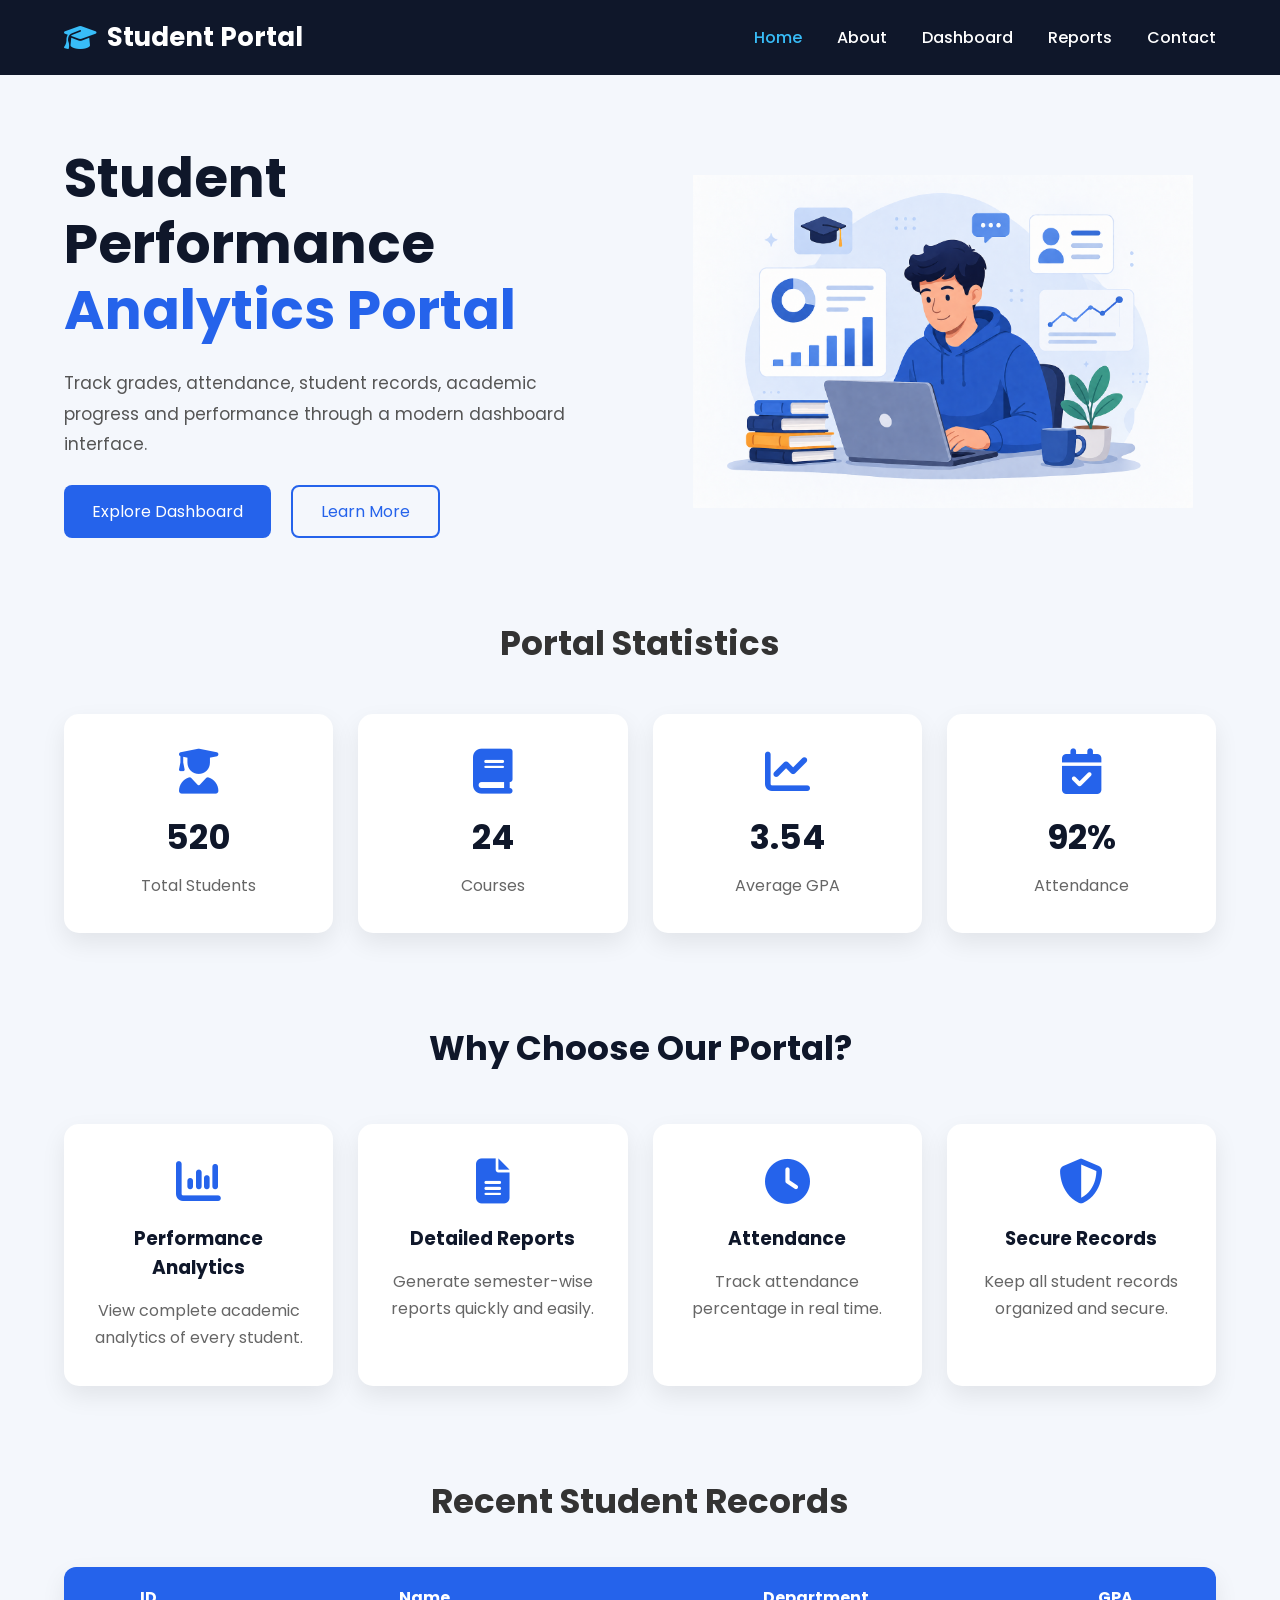
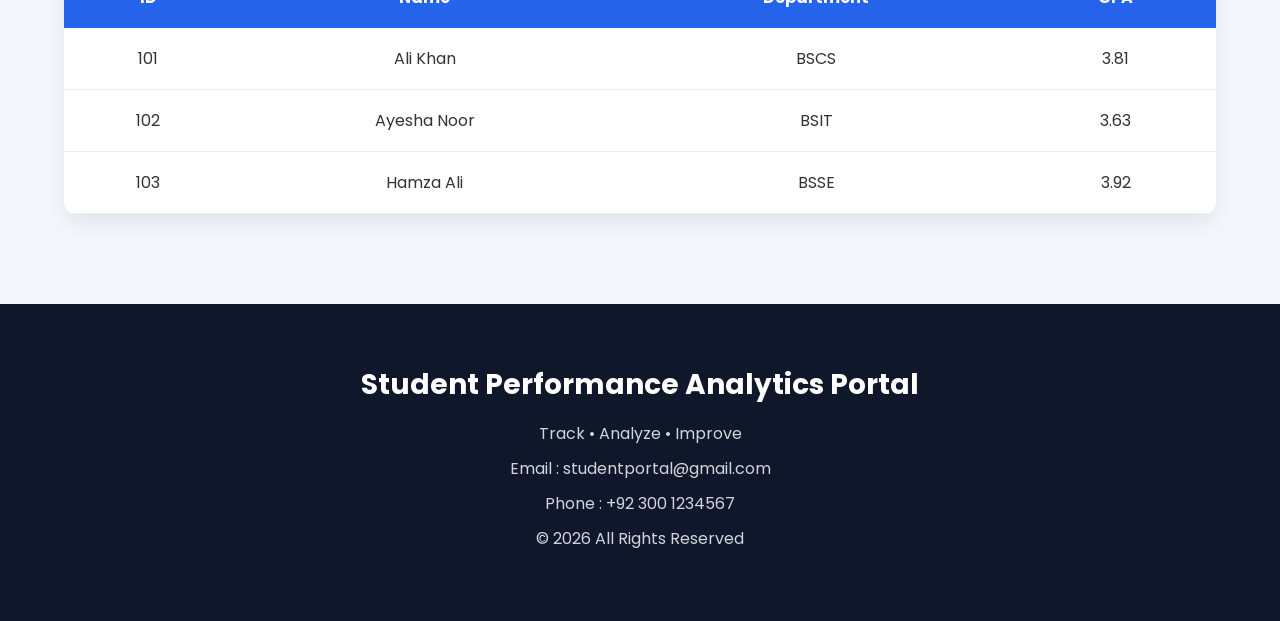
==== index.html @ 1820be6f "Initial Commit" ====
<!DOCTYPE html>
<html lang="en">

<head>
    <meta charset="UTF-8">
    <meta name="viewport" content="width=device-width, initial-scale=1.0">
    <title>Student Performance Analytics Portal</title>

    <!-- Google Font -->
    <link href="https://fonts.googleapis.com/css2?family=Poppins:wght@300;400;500;600;700&display=swap" rel="stylesheet">

    <!-- Font Awesome -->
    <link rel="stylesheet"
        href="https://cdnjs.cloudflare.com/ajax/libs/font-awesome/6.6.0/css/all.min.css">

    <!-- CSS -->
    <link rel="stylesheet" href="css/style.css">
    <link rel="stylesheet" href="css/responsive.css">
</head>

<body>

    <!-- ================= NAVBAR ================= -->

    <header>

        <nav class="navbar">

            <div class="logo">

                <i class="fa-solid fa-graduation-cap"></i>

                <span>Student Portal</span>

            </div>

            <ul class="nav-links">

                <li><a href="index.html" class="active">Home</a></li>

                <li><a href="about.html">About</a></li>

                <li><a href="dashboard.html">Dashboard</a></li>

                <li><a href="report.html">Reports</a></li>

                <li><a href="contact.html">Contact</a></li>

            </ul>

        </nav>

    </header>

    <!-- ================= HERO ================= -->

    <section class="hero">

        <div class="hero-text">

            <h1>

                Student Performance

                <span>Analytics Portal</span>

            </h1>

            <p>

                Track grades, attendance, student records,
                academic progress and performance through
                a modern dashboard interface.

            </p>

            <div class="hero-buttons">

                <a href="dashboard.html" class="btn">

                    Explore Dashboard

                </a>

                <a href="about.html" class="btn-outline">

                    Learn More

                </a>

            </div>

        </div>

        <div class="hero-image">

            <img src="./images/Student.png" alt="Student">

        </div>

    </section>

    <!-- ================= STATS ================= -->

    <section class="stats">

        <h2>Portal Statistics</h2>

        <div class="stats-container">

            <div class="stat-card">

                <i class="fa-solid fa-user-graduate"></i>

                <h3>520</h3>

                <p>Total Students</p>

            </div>

            <div class="stat-card">

                <i class="fa-solid fa-book"></i>

                <h3>24</h3>

                <p>Courses</p>

            </div>

            <div class="stat-card">

                <i class="fa-solid fa-chart-line"></i>

                <h3>3.54</h3>

                <p>Average GPA</p>

            </div>

            <div class="stat-card">

                <i class="fa-solid fa-calendar-check"></i>

                <h3>92%</h3>

                <p>Attendance</p>

            </div>

        </div>

    </section>

    <!-- ================= FEATURES ================= -->

    <section class="features">

        <h2>Why Choose Our Portal?</h2>

        <div class="feature-grid">

            <div class="feature-card">

                <i class="fa-solid fa-chart-column"></i>

                <h3>Performance Analytics</h3>

                <p>

                    View complete academic analytics
                    of every student.

                </p>

            </div>

            <div class="feature-card">

                <i class="fa-solid fa-file-lines"></i>

                <h3>Detailed Reports</h3>

                <p>

                    Generate semester-wise reports
                    quickly and easily.

                </p>

            </div>

            <div class="feature-card">

                <i class="fa-solid fa-clock"></i>

                <h3>Attendance</h3>

                <p>

                    Track attendance percentage
                    in real time.

                </p>

            </div>

            <div class="feature-card">

                <i class="fa-solid fa-shield-halved"></i>

                <h3>Secure Records</h3>

                <p>

                    Keep all student records
                    organized and secure.

                </p>

            </div>

        </div>

    </section>

    <!-- ================= RECENT STUDENTS ================= -->

    <section class="students">

        <h2>Recent Student Records</h2>

        <table>

            <tr>

                <th>ID</th>

                <th>Name</th>

                <th>Department</th>

                <th>GPA</th>

            </tr>

            <tr>

                <td>101</td>

                <td>Ali Khan</td>

                <td>BSCS</td>

                <td>3.81</td>

            </tr>

            <tr>

                <td>102</td>

                <td>Ayesha Noor</td>

                <td>BSIT</td>

                <td>3.63</td>

            </tr>

            <tr>

                <td>103</td>

                <td>Hamza Ali</td>

                <td>BSSE</td>

                <td>3.92</td>

            </tr>

        </table>

    </section>

    <!-- ================= FOOTER ================= -->

    <footer>

        <h3>Student Performance Analytics Portal</h3>

        <p>Track • Analyze • Improve</p>

        <p>Email : studentportal@gmail.com</p>

        <p>Phone : +92 300 1234567</p>

        <p>© 2026 All Rights Reserved</p>

    </footer>

    <script src="js/script.js"></script>

</body>

</html>
---- css/style.css ----
/* ===========================
   GOOGLE FONT & RESET
=========================== */

*{
    margin:0;
    padding:0;
    box-sizing:border-box;
    font-family:'Poppins',sans-serif;
}

html{
    scroll-behavior:smooth;
}

body{
    background:#f4f7fc;
    color:#333;
}

a{
    text-decoration:none;
}

ul{
    list-style:none;
}

img{
    width:100%;
    display:block;
}


/* ===========================
        NAVBAR
=========================== */

header{
    width:100%;
    background:#0f172a;
    position:sticky;
    top:0;
    z-index:1000;
}

.navbar{

    width:90%;
    margin:auto;

    display:flex;
    justify-content:space-between;
    align-items:center;

    padding:18px 0;

}

.logo{

    display:flex;
    align-items:center;
    gap:10px;

    color:#fff;
    font-size:26px;
    font-weight:700;

}

.logo i{

    color:#38bdf8;

}

.nav-links{

    display:flex;
    gap:35px;

}

.nav-links a{

    color:white;
    font-size:16px;
    font-weight:500;
    transition:.3s;

}

.nav-links a:hover{

    color:#38bdf8;

}

.active{

    color:#38bdf8 !important;

}


/* ===========================
        HERO
=========================== */

.hero{

    width:90%;
    margin:70px auto;

    display:grid;
    grid-template-columns:1fr 1fr;
    align-items:center;
    gap:60px;

}

.hero-text h1{

    font-size:55px;
    color:#0f172a;
    line-height:1.2;

}

.hero-text span{

    color:#2563eb;

}

.hero-text p{

    margin:25px 0;

    font-size:17px;

    line-height:1.8;

    color:#555;

}

.hero-buttons{

    display:flex;
    gap:20px;

}

.btn{

    background:#2563eb;
    color:white;

    padding:14px 28px;

    border-radius:8px;

    transition:.3s;

}

.btn:hover{

    background:#1d4ed8;

}

.btn-outline{

    border:2px solid #2563eb;

    color:#2563eb;

    padding:12px 28px;

    border-radius:8px;

    transition:.3s;

}

.btn-outline:hover{

    background:#2563eb;
    color:white;

}

.hero-image img{

    max-width:500px;
    margin:auto;

}


/* ===========================
      STATISTICS
=========================== */

.stats{

    width:90%;
    margin:80px auto;

}

.stats h2{

    text-align:center;

    font-size:34px;

    margin-bottom:45px;

}

.stats-container{

    display:grid;

    grid-template-columns:repeat(4,1fr);

    gap:25px;

}

.stat-card{

    background:white;

    padding:35px;

    text-align:center;

    border-radius:15px;

    box-shadow:0 10px 25px rgba(0,0,0,.08);

    transition:.3s;

}

.stat-card:hover{

    transform:translateY(-10px);

}

.stat-card i{

    font-size:45px;

    color:#2563eb;

    margin-bottom:18px;

}

.stat-card h3{

    font-size:34px;

    color:#0f172a;

}

.stat-card p{

    margin-top:10px;

    color:#666;

}

/* ===========================
        FEATURES
=========================== */

.features{

    width:90%;
    margin:90px auto;

}

.features h2{

    text-align:center;
    font-size:34px;
    margin-bottom:50px;
    color:#0f172a;

}

.feature-grid{

    display:grid;
    grid-template-columns:repeat(4,1fr);
    gap:25px;

}

.feature-card{

    background:white;
    padding:35px 25px;
    text-align:center;
    border-radius:15px;
    box-shadow:0 10px 25px rgba(0,0,0,.08);
    transition:.3s;

}

.feature-card:hover{

    transform:translateY(-10px);

}

.feature-card i{

    font-size:45px;
    color:#2563eb;
    margin-bottom:20px;

}

.feature-card h3{

    margin-bottom:15px;
    color:#0f172a;

}

.feature-card p{

    color:#666;
    line-height:1.7;

}


/* ===========================
      STUDENT TABLE
=========================== */

.students{

    width:90%;
    margin:90px auto;

}

.students h2{

    text-align:center;
    font-size:34px;
    margin-bottom:40px;

}

table{

    width:100%;
    border-collapse:collapse;
    background:white;
    border-radius:12px;
    overflow:hidden;
    box-shadow:0 10px 25px rgba(0,0,0,.08);

}

table th{

    background:#2563eb;
    color:white;
    padding:18px;

}

table td{

    padding:18px;
    text-align:center;
    border-bottom:1px solid #eee;

}

table tr:hover{

    background:#f8f9ff;

}


/* ===========================
          FOOTER
=========================== */

footer{

    background:#0f172a;
    color:white;
    text-align:center;
    padding:60px 20px;
    margin-top:80px;

}

footer h3{

    font-size:28px;
    margin-bottom:15px;

}

footer p{

    margin:10px 0;
    color:#d1d5db;

}


/* ===========================
      SIMPLE ANIMATION
=========================== */

.hero-text,
.hero-image,
.stat-card,
.feature-card{

    animation:fadeUp .8s ease;

}

@keyframes fadeUp{

    from{

        opacity:0;
        transform:translateY(30px);

    }

    to{

        opacity:1;
        transform:translateY(0);

    }

}
/* ===========================
        DASHBOARD
===========================*/

.dashboard-container{
    display:flex;
    min-height:100vh;
    background:#f4f7fc;
}

/* Sidebar */

.sidebar{
    width:260px;
    background:#0f172a;
    color:#fff;
    padding:30px 20px;
    position:fixed;
    left:0;
    top:0;
    bottom:0;
}

.sidebar-logo{
    text-align:center;
    margin-bottom:40px;
}

.sidebar-logo i{
    font-size:45px;
    color:#38bdf8;
    margin-bottom:10px;
}

.sidebar-logo h2{
    font-size:24px;
}

.sidebar ul{
    padding:0;
}

.sidebar ul li{
    list-style:none;
    padding:16px 18px;
    margin:10px 0;
    border-radius:8px;
    cursor:pointer;
    transition:.3s;
}

.sidebar ul li:hover{
    background:#2563eb;
}

.sidebar ul li.active{
    background:#2563eb;
}

/* Main Content */

.main-content{
    margin-left:260px;
    width:calc(100% - 260px);
    padding:35px;
}

/* Top Bar */

.topbar{
    display:flex;
    justify-content:space-between;
    align-items:center;
    margin-bottom:35px;
}

.profile{
    display:flex;
    align-items:center;
    gap:15px;
}

.profile img{
    width:55px;
    height:55px;
    border-radius:50%;
    object-fit:cover;
}

/* Cards */

.dashboard-cards{
    display:grid;
    grid-template-columns:repeat(4,1fr);
    gap:20px;
    margin-bottom:40px;
}

.dashboard-card{
    background:#fff;
    border-radius:15px;
    padding:30px;
    text-align:center;
    box-shadow:0 8px 20px rgba(0,0,0,.08);
    transition:.3s;
}

.dashboard-card:hover{
    transform:translateY(-8px);
}

.dashboard-card i{
    font-size:40px;
    color:#2563eb;
    margin-bottom:15px;
}

.dashboard-card h2{
    margin-bottom:10px;
    color:#0f172a;
}

/* Performance */

.performance-section{
    display:grid;
    grid-template-columns:2fr 1fr;
    gap:25px;
    margin-top:40px;
}

.progress-card,
.activity-card{
    background:#fff;
    padding:25px;
    border-radius:15px;
    box-shadow:0 8px 20px rgba(0,0,0,.08);
}

.progress{
    width:100%;
    background:#ddd;
    height:22px;
    border-radius:20px;
    overflow:hidden;
    margin-bottom:18px;
}

.progress-bar{
    height:100%;
    color:#fff;
    text-align:center;
    line-height:22px;
    font-size:13px;
    font-weight:600;
}

.programming{
    width:95%;
    background:#2563eb;
}

.database{
    width:90%;
    background:#10b981;
}

.web{
    width:97%;
    background:#f59e0b;
}

.se{
    width:88%;
    background:#ef4444;
}

/* Activities */

.activity-card ul{
    margin-top:20px;
}

.activity-card li{
    list-style:none;
    padding:12px 0;
    border-bottom:1px solid #eee;
}

/* Quick Actions */

.quick-actions{
    margin-top:45px;
}

.action-container{
    display:grid;
    grid-template-columns:repeat(4,1fr);
    gap:20px;
}

.action-card{
    background:#fff;
    padding:25px;
    border-radius:15px;
    text-align:center;
    box-shadow:0 8px 20px rgba(0,0,0,.08);
    transition:.3s;
}

.action-card:hover{
    transform:translateY(-8px);
}

.action-card i{
    font-size:40px;
    color:#2563eb;
    margin-bottom:15px;
}

.action-card h3{
    color:#0f172a;
}
/* CONTACT FORM */

form input,
form textarea{

width:100%;
padding:14px;
border:1px solid #ccc;
border-radius:8px;
font-size:15px;
outline:none;

}

form input:focus,
form textarea:focus{

border-color:#2563eb;

}

label{

font-weight:600;

}
/* ===========================
        ABOUT PAGE
=========================== */

.hero-content{

text-align:center;
max-width:800px;
margin:auto;

}

.hero-content h1{

font-size:50px;
color:#0f172a;
margin-bottom:20px;

}

.hero-content p{

font-size:18px;
line-height:1.8;
color:#666;

}


/* Mission & Vision */

.feature-container{

display:grid;
grid-template-columns:repeat(2,1fr);
gap:30px;
margin-top:40px;

}

.feature-box{

background:white;
padding:35px;
border-radius:15px;
box-shadow:0 10px 25px rgba(0,0,0,.08);
transition:.3s;

}

.feature-box:hover{

transform:translateY(-10px);

}

.feature-box h3{

color:#2563eb;
margin-bottom:15px;

}

.feature-box p{

line-height:1.8;
color:#666;

}


/* Why Choose Us */

.card-container{

display:grid;
grid-template-columns:repeat(4,1fr);
gap:25px;
margin-top:40px;

}

.card{

background:white;
padding:30px;
text-align:center;
border-radius:15px;
box-shadow:0 10px 25px rgba(0,0,0,.08);
transition:.3s;

}

.card:hover{

transform:translateY(-10px);

}

.card h3{

margin-bottom:15px;
color:#2563eb;

}

.card p{

color:#666;
line-height:1.7;

}
/* ==========================
   STUDENT FORM & SEARCH
========================== */

#searchInput{
    width:100%;
    padding:14px 18px;
    border:1px solid #ccc;
    border-radius:10px;
    font-size:16px;
    margin-bottom:20px;
    outline:none;
}

#searchInput:focus{
    border-color:#2563eb;
}

#studentForm{
    display:grid;
    grid-template-columns:repeat(3,1fr);
    gap:15px;
    margin:25px 0;
}

#studentForm input{
    padding:14px;
    border:1px solid #ccc;
    border-radius:8px;
    font-size:15px;
}

#studentForm input:focus{
    border-color:#2563eb;
    outline:none;
}

#studentForm button{
    grid-column:span 3;
}

.delete-btn{
    background:#ef4444;
    color:#fff;
    border:none;
    padding:8px 15px;
    border-radius:6px;
    cursor:pointer;
    transition:.3s;
}

.delete-btn:hover{
    background:#dc2626;
}

@media(max-width:768px){

#studentForm{
grid-template-columns:1fr;
}

#studentForm button{
grid-column:span 1;
}

}
---- css/responsive.css ----
/* =========================
   Large Tablets
========================= */

@media (max-width:1024px){

.hero{

grid-template-columns:1fr;

text-align:center;

}

.hero-image{

order:-1;

}

.hero-image img{

width:350px;

margin:auto;

}

.stats-container{

grid-template-columns:repeat(2,1fr);

}

.feature-grid{

grid-template-columns:repeat(2,1fr);

}

}


/* =========================
      Tablets
========================= */

@media (max-width:768px){

.navbar{

flex-direction:column;

padding:20px 0;

}

.nav-links{

margin-top:20px;

gap:20px;

flex-wrap:wrap;

justify-content:center;

}

.hero-text h1{

font-size:38px;

}

.hero-buttons{

justify-content:center;

flex-wrap:wrap;

}

.stats-container{

grid-template-columns:1fr;

}

.feature-grid{

grid-template-columns:1fr;

}

table{

display:block;

overflow-x:auto;

white-space:nowrap;

}

}


/* =========================
      Mobile
========================= */

@media (max-width:480px){

.logo{

font-size:22px;

}

.hero{

width:95%;

margin:40px auto;

}

.hero-text h1{

font-size:30px;

}

.hero-text p{

font-size:15px;

}

.btn,
.btn-outline{

display:block;

width:100%;

margin-bottom:15px;

text-align:center;

}

.stats h2,
.features h2,
.students h2{

font-size:28px;

}

.stat-card,
.feature-card{

padding:25px;

}

footer{

padding:40px 15px;

}

}

/* ===================================
      DASHBOARD RESPONSIVE
=================================== */

@media (max-width:1200px){

.dashboard-cards{
grid-template-columns:repeat(2,1fr);
}

.action-container{
grid-template-columns:repeat(2,1fr);
}

.performance-section{
grid-template-columns:1fr;
}

}


@media (max-width:992px){

.sidebar{

position:relative;
width:100%;
height:auto;

}

.main-content{

margin-left:0;
width:100%;

}

.dashboard-container{

flex-direction:column;

}

}


@media (max-width:768px){

.topbar{

flex-direction:column;
align-items:flex-start;
gap:20px;

}

.dashboard-cards{

grid-template-columns:1fr;

}

.action-container{

grid-template-columns:1fr;

}

table{

display:block;
overflow-x:auto;
white-space:nowrap;

}

}


@media (max-width:480px){

.main-content{

padding:20px;

}

.sidebar-logo h2{

font-size:20px;

}

.dashboard-card{

padding:20px;

}

.action-card{

padding:20px;

}

.progress{

height:18px;

}

.progress-bar{

line-height:18px;

font-size:11px;

}

}
/* ABOUT PAGE */

@media(max-width:768px){

.feature-container{

grid-template-columns:1fr;

}

.card-container{

grid-template-columns:1fr;

}

.hero-content h1{

font-size:36px;

}

}
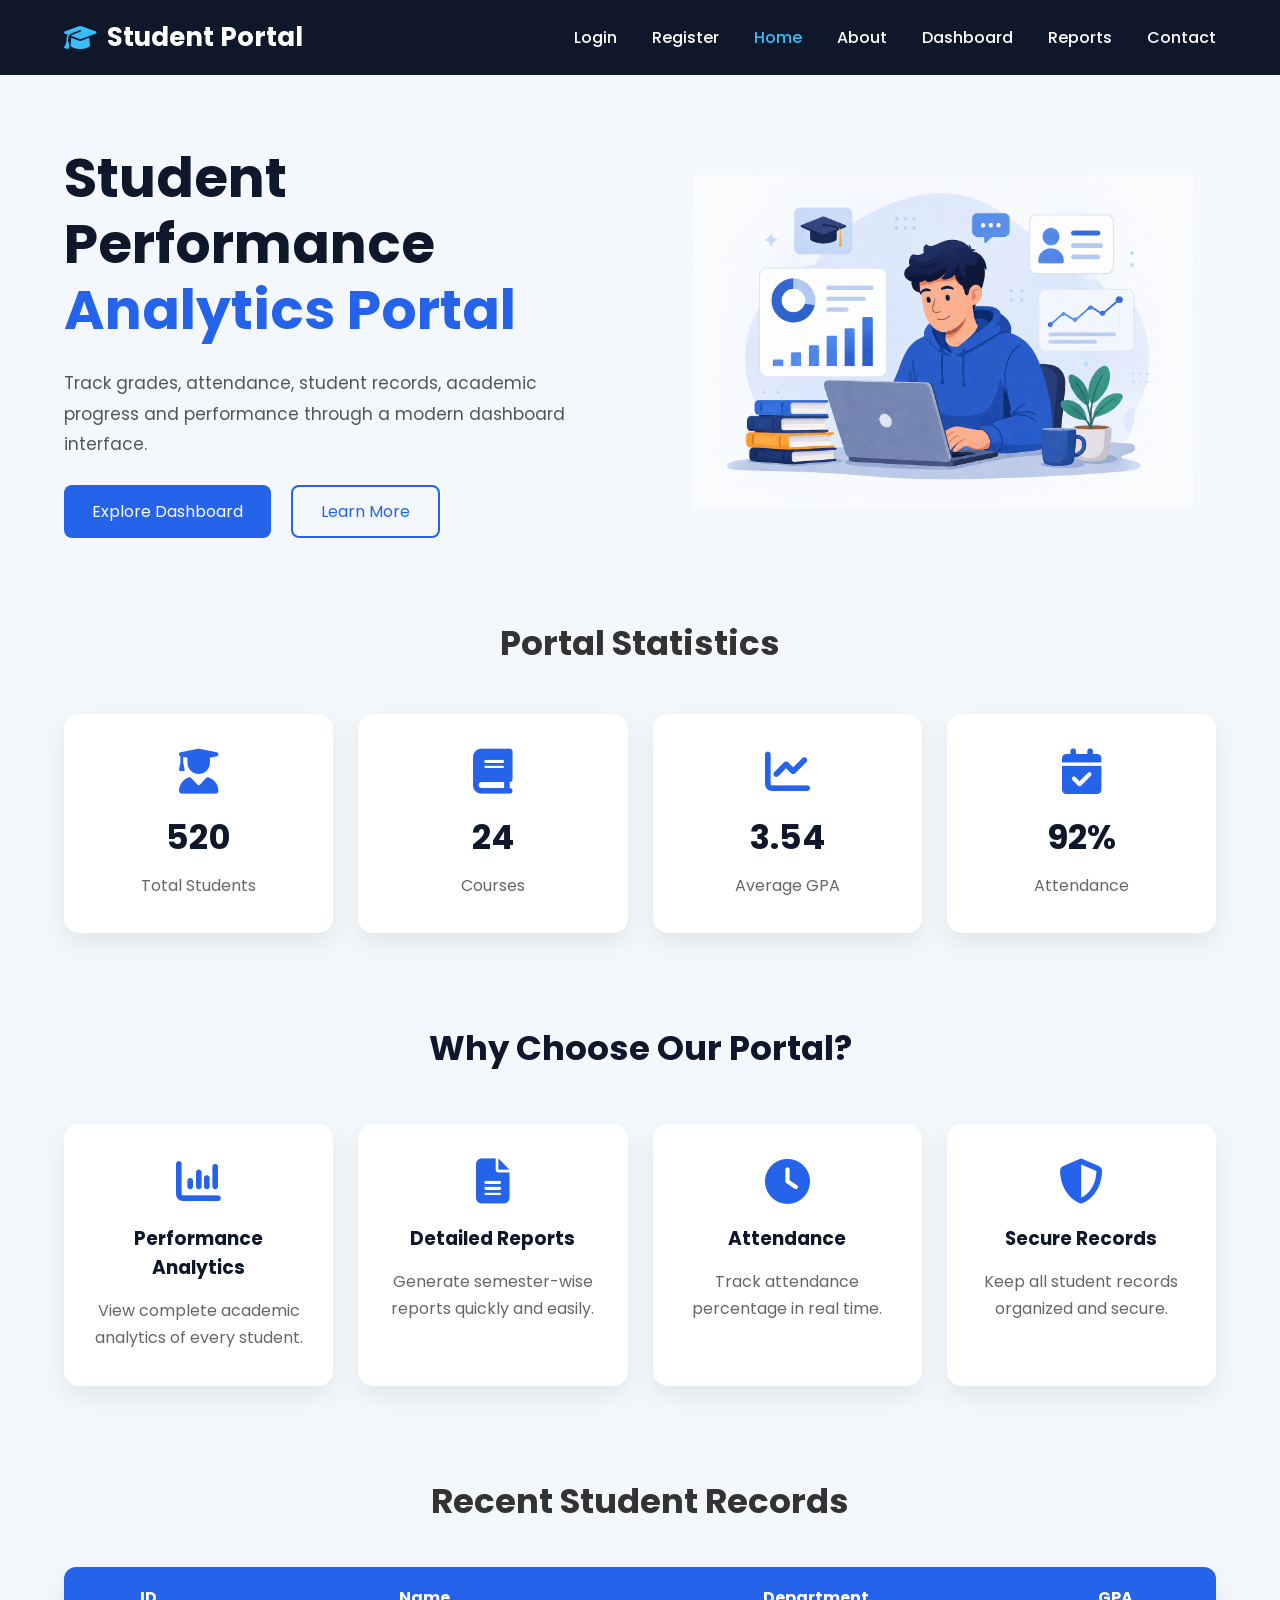
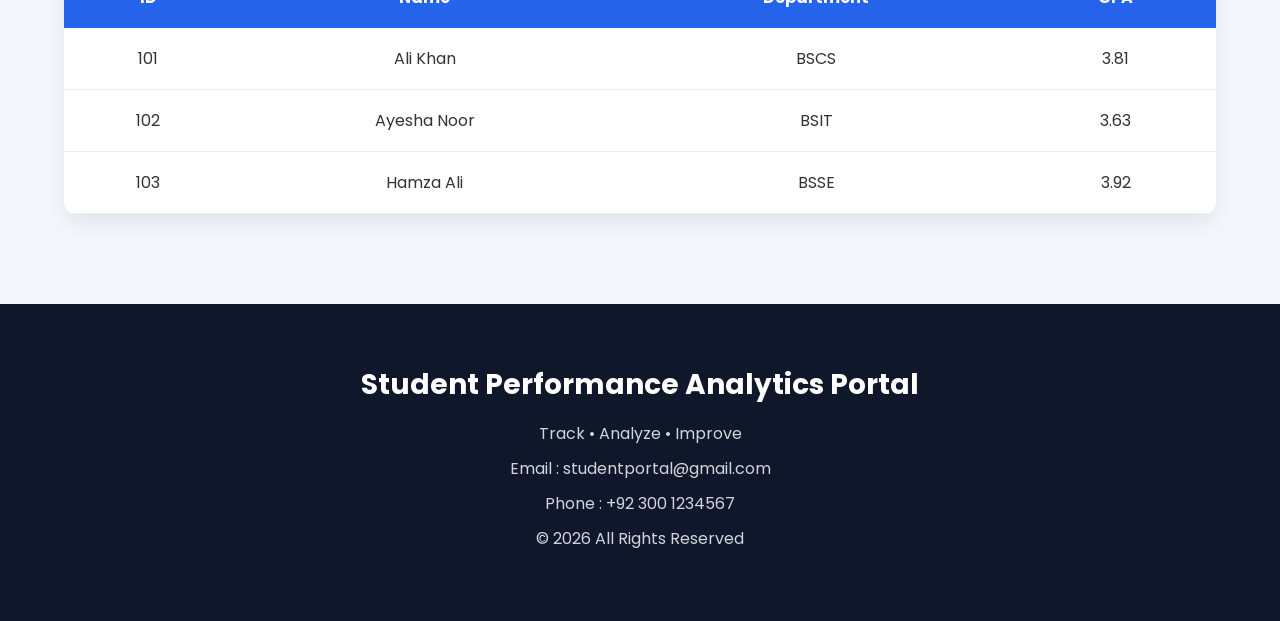
==== commit 4740825d: "Completed Week 2 - Added Login, Register, Dashboard Functionality" ====
--- a/index.html
+++ b/index.html
@@ -36,6 +36,10 @@
 
             <ul class="nav-links">
 
+                <li><a href="login.html">Login</a></li>
+
+                <li><a href="register.html">Register</a></li>
+
                 <li><a href="index.html" class="active">Home</a></li>
 
                 <li><a href="about.html">About</a></li>
@@ -51,6 +55,7 @@
         </nav>
 
     </header>
+
 
     <!-- ================= HERO ================= -->
 
--- a/css/style.css
+++ b/css/style.css
@@ -886,4 +886,57 @@
 grid-column:span 1;
 }
 
+}
+/* ===========================
+   LOGIN & REGISTER
+=========================== */
+
+.login-section{
+    display:flex;
+    justify-content:center;
+    align-items:center;
+    min-height:100vh;
+    background:#f4f7fc;
+}
+
+.login-box{
+    width:400px;
+    background:#fff;
+    padding:35px;
+    border-radius:15px;
+    box-shadow:0 10px 25px rgba(0,0,0,.08);
+}
+
+.login-box h2{
+    text-align:center;
+    margin-bottom:25px;
+    color:#2563eb;
+}
+
+.input-box{
+    margin-bottom:18px;
+}
+
+.input-box label{
+    display:block;
+    margin-bottom:8px;
+    font-weight:600;
+}
+
+.input-box input{
+    width:100%;
+    padding:12px;
+    border:1px solid #ccc;
+    border-radius:8px;
+    outline:none;
+}
+
+.input-box input:focus{
+    border-color:#2563eb;
+}
+
+.login-box .btn{
+    width:100%;
+    border:none;
+    cursor:pointer;
 }
--- a/css/responsive.css
+++ b/css/responsive.css
@@ -317,4 +317,34 @@
 
 }
 
+}
+/* =========================
+      LOGIN RESPONSIVE
+========================= */
+
+@media (max-width:768px){
+
+.login-box{
+    width:90%;
+    padding:25px;
+}
+
+.input-box input{
+    font-size:14px;
+}
+
+}
+
+/* =========================
+      SIDEBAR LINKS
+========================= */
+
+.sidebar ul li a{
+    color:#fff;
+    text-decoration:none;
+    display:block;
+}
+
+.sidebar ul li a:hover{
+    color:#fff;
 }
